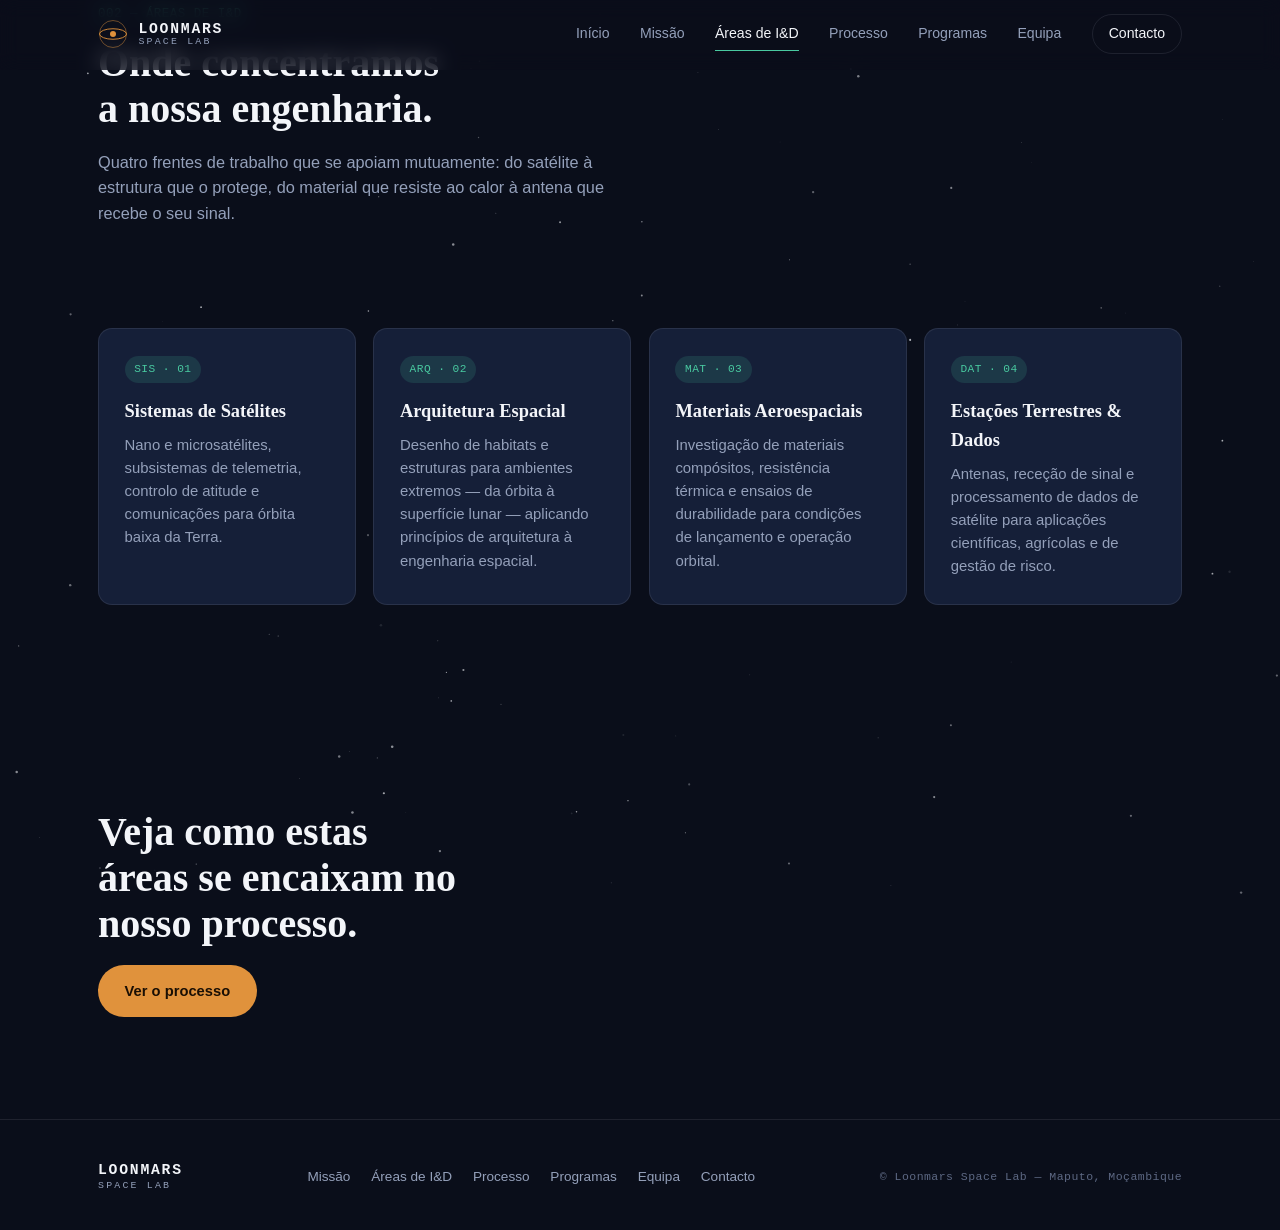
==== areas.html @ 8bea384f "Create areas.html" ====
<!DOCTYPE html>
<html lang="pt-MZ">
<head>
<meta charset="UTF-8">
<meta name="viewport" content="width=device-width, initial-scale=1.0">
<title>Áreas de I&D — Loonmars Space Lab</title>
<meta name="description" content="As quatro áreas de investigação e desenvolvimento da Loonmars Space Lab.">

<link rel="preconnect" href="https://fonts.googleapis.com">
<link rel="preconnect" href="https://fonts.gstatic.com" crossorigin>
<link href="https://fonts.googleapis.com/css2?family=Space+Grotesk:wght@400;500;600;700&display=swap" rel="stylesheet">

<link rel="stylesheet" href="styles.css">
</head>
<body>

<canvas id="starfield" aria-hidden="true"></canvas>

<header class="site-header" id="siteHeader">
  <div class="header-inner">
    <a href="index.html" class="brand">
      <span class="brand-mark" aria-hidden="true">
        <svg viewBox="0 0 40 40" width="30" height="30">
          <circle cx="20" cy="20" r="18" fill="none" stroke="currentColor" stroke-width="1.2" opacity="0.5"/>
          <ellipse cx="20" cy="20" rx="18" ry="7" fill="none" stroke="currentColor" stroke-width="1.2"/>
          <circle cx="20" cy="20" r="4" fill="currentColor"/>
        </svg>
      </span>
      <span class="brand-text">
        <span class="brand-name">LOONMARS</span>
        <span class="brand-sub">SPACE LAB</span>
      </span>
    </a>

    <nav class="main-nav" id="mainNav">
      <a href="index.html" data-nav>Início</a>
      <a href="missao.html" data-nav>Missão</a>
      <a href="areas.html" class="active" data-nav>Áreas de I&D</a>
      <a href="processo.html" data-nav>Processo</a>
      <a href="programas.html" data-nav>Programas</a>
      <a href="equipa.html" data-nav>Equipa</a>
      <a href="contacto.html" class="nav-cta" data-nav>Contacto</a>
    </nav>

    <button class="menu-toggle" id="menuToggle" aria-label="Abrir menu" aria-expanded="false" aria-controls="mainNav">
      <span></span><span></span><span></span>
    </button>
  </div>
</header>

<section class="page-header">
  <div class="section-inner">
    <p class="eyebrow mono">002 — Áreas de I&amp;D</p>
    <h1 class="section-title big-title reveal in-view">Onde concentramos a nossa engenharia.</h1>
    <p class="body-text max-60 reveal in-view">Quatro frentes de trabalho que se apoiam mutuamente: do satélite à estrutura que o protege, do material que resiste ao calor à antena que recebe o seu sinal.</p>
  </div>
</section>

<main>
<section class="section">
  <div class="section-inner">
    <div class="card-grid reveal">
      <article class="area-card">
        <span class="area-tag mono">SIS · 01</span>
        <h3>Sistemas de Satélites</h3>
        <p>Nano e microsatélites, subsistemas de telemetria, controlo de atitude e
        comunicações para órbita baixa da Terra.</p>
      </article>

      <article class="area-card">
        <span class="area-tag mono">ARQ · 02</span>
        <h3>Arquitetura Espacial</h3>
        <p>Desenho de habitats e estruturas para ambientes extremos — da órbita à
        superfície lunar — aplicando princípios de arquitetura à engenharia espacial.</p>
      </article>

      <article class="area-card">
        <span class="area-tag mono">MAT · 03</span>
        <h3>Materiais Aeroespaciais</h3>
        <p>Investigação de materiais compósitos, resistência térmica e ensaios de
        durabilidade para condições de lançamento e operação orbital.</p>
      </article>

      <article class="area-card">
        <span class="area-tag mono">DAT · 04</span>
        <h3>Estações Terrestres &amp; Dados</h3>
        <p>Antenas, receção de sinal e processamento de dados de satélite para
        aplicações científicas, agrícolas e de gestão de risco.</p>
      </article>
    </div>
  </div>
</section>

<section class="section cta-band">
  <div class="section-inner cta-inner reveal">
    <h2 class="section-title">Veja como estas áreas se encaixam no nosso processo.</h2>
    <a href="processo.html" class="btn btn-primary">Ver o processo</a>
  </div>
</section>
</main>

<footer class="site-footer">
  <div class="footer-inner">
    <div class="footer-brand">
      <span class="brand-name">LOONMARS</span>
      <span class="brand-sub">SPACE LAB</span>
    </div>
    <nav class="footer-nav">
      <a href="missao.html">Missão</a>
      <a href="areas.html">Áreas de I&amp;D</a>
      <a href="processo.html">Processo</a>
      <a href="programas.html">Programas</a>
      <a href="equipa.html">Equipa</a>
      <a href="contacto.html">Contacto</a>
    </nav>
    <p class="footer-copy mono">© <span id="year"></span> Loonmars Space Lab — Maputo, Moçambique</p>
  </div>
</footer>

<script src="script.js"></script>
</body>
</html>
---- styles.css ----
/* ==========================================================================
   LOONMARS SPACE LAB — STYLES
   Design tokens are declared as CSS variables in :root — edit values there
   to re-theme the whole site.
   ========================================================================== */

:root {
  /* Color */
  --void: #0a0e1a;         /* page background — night sky */
  --deep: #10182b;         /* raised panels */
  --panel: #151f38;        /* cards */
  --line: rgba(243, 245, 249, 0.09);
  --ochre: #e0923c;        /* signature accent — sunset over the savanna */
  --ochre-soft: rgba(224, 146, 60, 0.14);
  --signal: #49c9a0;       /* telemetry green — nods to the national flag */
  --signal-soft: rgba(73, 201, 160, 0.14);
  --star: #f3f5f9;         /* primary text on dark */
  --muted: #94a0ba;        /* secondary text */
  --muted-2: #5d6883;

  /* Type */
  --font-display: "Fraunces", Georgia, serif;
  --font-body: "Inter", -apple-system, BlinkMacSystemFont, sans-serif;
  --font-mono: "JetBrains Mono", "SFMono-Regular", Menlo, monospace;

  /* Layout */
  --max-w: 1180px;
  --pad: clamp(1.25rem, 4vw, 3rem);
  --radius: 14px;
}

/* ---------- Reset ---------- */
*, *::before, *::after { box-sizing: border-box; }
html { scroll-behavior: smooth; }
body {
  margin: 0;
  background: var(--void);
  color: var(--star);
  font-family: var(--font-body);
  line-height: 1.55;
  -webkit-font-smoothing: antialiased;
}
h1, h2, h3 { font-family: var(--font-display); margin: 0; font-weight: 600; }
p { margin: 0; }
a { color: inherit; text-decoration: none; }
ul, ol { margin: 0; padding: 0; list-style: none; }
button { font-family: inherit; }
img { max-width: 100%; display: block; }

.mono { font-family: var(--font-mono); letter-spacing: 0.04em; }

@media (prefers-reduced-motion: reduce) {
  *, *::before, *::after {
    animation-duration: 0.001ms !important;
    animation-iteration-count: 1 !important;
    transition-duration: 0.001ms !important;
    scroll-behavior: auto !important;
  }
}

/* ---------- Starfield canvas ---------- */
#starfield {
  position: fixed;
  inset: 0;
  z-index: 0;
  pointer-events: none;
  opacity: 0.7;
}

/* ---------- Focus ---------- */
a:focus-visible,
button:focus-visible,
input:focus-visible,
textarea:focus-visible,
select:focus-visible {
  outline: 2px solid var(--signal);
  outline-offset: 3px;
  border-radius: 4px;
}

/* ---------- Header ---------- */
.site-header {
  position: fixed;
  top: 0; left: 0; right: 0;
  z-index: 100;
  background: rgba(10, 14, 26, 0.7);
  backdrop-filter: blur(10px);
  -webkit-backdrop-filter: blur(10px);
  border-bottom: 1px solid transparent;
  transition: border-color 0.3s ease, background 0.3s ease;
}
.site-header.scrolled {
  border-bottom-color: var(--line);
  background: rgba(10, 14, 26, 0.92);
}
.header-inner {
  max-width: var(--max-w);
  margin: 0 auto;
  padding: 0.9rem var(--pad);
  display: flex;
  align-items: center;
  justify-content: space-between;
  gap: 1rem;
}
.brand {
  display: flex;
  align-items: center;
  gap: 0.65rem;
}
.brand-mark { color: var(--ochre); display: flex; }
.brand-text { display: flex; flex-direction: column; line-height: 1.1; }
.brand-name {
  font-family: var(--font-mono);
  font-weight: 600;
  font-size: 0.92rem;
  letter-spacing: 0.12em;
}
.brand-sub {
  font-family: var(--font-mono);
  font-size: 0.62rem;
  letter-spacing: 0.22em;
  color: var(--muted);
}

.main-nav {
  display: flex;
  align-items: center;
  gap: 1.9rem;
}
.main-nav a {
  font-size: 0.88rem;
  color: var(--muted);
  transition: color 0.2s ease;
  position: relative;
}
.main-nav a:hover,
.main-nav a.active { color: var(--star); }
.main-nav a[data-nav]:not(.nav-cta)::after {
  content: "";
  position: absolute;
  left: 0; bottom: -6px;
  width: 0;
  height: 1px;
  background: var(--signal);
  transition: width 0.25s ease;
}
.main-nav a[data-nav]:not(.nav-cta):hover::after,
.main-nav a[data-nav].active::after { width: 100%; }

.nav-cta {
  border: 1px solid var(--line);
  padding: 0.5rem 1rem;
  border-radius: 999px;
  color: var(--star) !important;
}
.nav-cta:hover { border-color: var(--signal); background: var(--signal-soft); }

.menu-toggle {
  display: none;
  flex-direction: column;
  gap: 5px;
  background: none;
  border: none;
  padding: 0.4rem;
  cursor: pointer;
}
.menu-toggle span {
  width: 22px; height: 2px;
  background: var(--star);
  border-radius: 2px;
  transition: transform 0.25s ease, opacity 0.25s ease;
}
.menu-toggle[aria-expanded="true"] span:nth-child(1) { transform: translateY(7px) rotate(45deg); }
.menu-toggle[aria-expanded="true"] span:nth-child(2) { opacity: 0; }
.menu-toggle[aria-expanded="true"] span:nth-child(3) { transform: translateY(-7px) rotate(-45deg); }

/* ---------- Hero ---------- */
.hero {
  position: relative;
  z-index: 1;
  min-height: 100svh;
  display: flex;
  align-items: center;
  padding: 6.5rem var(--pad) 4rem;
  overflow: hidden;
}
.hero-inner {
  max-width: 640px;
  position: relative;
  z-index: 2;
}
.eyebrow {
  color: var(--signal);
  font-size: 0.78rem;
  text-transform: uppercase;
  margin-bottom: 1rem;
  display: inline-block;
}
.hero-title {
  font-size: clamp(2.4rem, 5.4vw, 4rem);
  line-height: 1.05;
  letter-spacing: -0.01em;
  margin-bottom: 1.4rem;
}
.hero-lede {
  color: var(--muted);
  font-size: clamp(1rem, 1.6vw, 1.15rem);
  max-width: 46ch;
  margin-bottom: 2.2rem;
}
.hero-actions { display: flex; gap: 0.9rem; flex-wrap: wrap; }

.btn {
  display: inline-flex;
  align-items: center;
  justify-content: center;
  padding: 0.85rem 1.6rem;
  border-radius: 999px;
  font-size: 0.92rem;
  font-weight: 600;
  transition: transform 0.2s ease, background 0.2s ease, border-color 0.2s ease;
  border: 1px solid transparent;
  cursor: pointer;
}
.btn-primary { background: var(--ochre); color: #1a0f04; }
.btn-primary:hover { transform: translateY(-2px); background: #ec9d4c; }
.btn-ghost { border-color: var(--line); color: var(--star); }
.btn-ghost:hover { border-color: var(--signal); background: var(--signal-soft); transform: translateY(-2px); }
.btn-full { width: 100%; }

/* Hero orbit signature */
.hero-orbit {
  position: absolute;
  right: -6%;
  top: 50%;
  transform: translateY(-50%);
  width: min(60vw, 640px);
  aspect-ratio: 1;
  z-index: 1;
  opacity: 0.9;
}
.orbit-svg { width: 100%; height: 100%; }
.orbit-ring { fill: none; stroke: var(--line); stroke-width: 1; }
.origin-marker circle:first-child { animation: pulseDot 2.4s ease-in-out infinite; }
@keyframes pulseDot {
  0%, 100% { opacity: 1; }
  50% { opacity: 0.4; }
}
.orbit-label { font-size: 9px; fill: var(--muted-2); letter-spacing: 0.08em; }
.trajectory-path {
  stroke: var(--ochre);
  stroke-width: 1.4;
  stroke-dasharray: 4 5;
  opacity: 0.75;
}
.satellite {
  offset-path: path("M 260 355 C 210 300, 150 210, 175 130 C 190 85, 230 65, 260 65");
  animation: rideTrajectory 7s ease-in-out infinite;
  color: var(--star);
}
@keyframes rideTrajectory {
  0%   { offset-distance: 0%; }
  50%  { offset-distance: 100%; }
  100% { offset-distance: 0%; }
}
@supports not (offset-path: path("M0 0")) {
  .satellite { animation: none; transform: translate(260px, 210px); }
}

.scroll-cue {
  position: absolute;
  bottom: 2.2rem;
  left: var(--pad);
  display: flex;
  align-items: center;
  gap: 0.7rem;
  font-size: 0.66rem;
  color: var(--muted-2);
  z-index: 2;
}
.scroll-line { width: 32px; height: 1px; background: var(--muted-2); position: relative; overflow: hidden; }
.scroll-line::after {
  content: "";
  position: absolute; inset: 0;
  background: var(--signal);
  animation: scrollLine 2.2s ease-in-out infinite;
}
@keyframes scrollLine {
  0% { transform: translateX(-100%); }
  50% { transform: translateX(0); }
  100% { transform: translateX(100%); }
}

/* ---------- Sections ---------- */
.section {
  position: relative;
  z-index: 1;
  padding: clamp(4rem, 8vw, 7rem) 0;
}
.section-alt { background: linear-gradient(180deg, transparent, rgba(255,255,255,0.015) 8%, rgba(255,255,255,0.015) 92%, transparent); border-top: 1px solid var(--line); border-bottom: 1px solid var(--line); }
.section-inner { max-width: var(--max-w); margin: 0 auto; padding: 0 var(--pad); }
.section-title {
  font-size: clamp(1.7rem, 3.4vw, 2.5rem);
  line-height: 1.15;
  max-width: 18ch;
  margin-bottom: 1.1rem;
}
.body-text { color: var(--muted); font-size: 1.02rem; max-width: 62ch; margin-bottom: 1.1rem; }
.body-text:last-child { margin-bottom: 0; }
.max-60 { max-width: 60ch; margin-bottom: 2.6rem; }

.grid-2 {
  display: grid;
  grid-template-columns: 1.1fr 0.9fr;
  gap: clamp(2rem, 5vw, 4.5rem);
  align-items: start;
}

/* Reveal-on-scroll */
.reveal { opacity: 0; transform: translateY(18px); transition: opacity 0.7s ease, transform 0.7s ease; }
.reveal.in-view { opacity: 1; transform: translateY(0); }

/* Stat panel */
.stat-panel {
  background: var(--deep);
  border: 1px solid var(--line);
  border-radius: var(--radius);
  padding: 1.6rem;
  display: grid;
  gap: 1.1rem;
}
.stat-row {
  display: flex;
  align-items: baseline;
  justify-content: space-between;
  gap: 1rem;
  padding-bottom: 1.1rem;
  border-bottom: 1px solid var(--line);
}
.stat-row:last-child { border-bottom: none; padding-bottom: 0; }
.stat-value { color: var(--ochre); font-size: 1.05rem; font-weight: 600; }
.stat-label { color: var(--muted); font-size: 0.86rem; text-align: right; }

/* Card grid — Áreas de I&D */
.card-grid {
  display: grid;
  grid-template-columns: repeat(auto-fit, minmax(240px, 1fr));
  gap: 1.1rem;
}
.area-card {
  background: var(--panel);
  border: 1px solid var(--line);
  border-radius: var(--radius);
  padding: 1.6rem;
  transition: transform 0.25s ease, border-color 0.25s ease;
}
.area-card:hover { transform: translateY(-4px); border-color: rgba(73,201,160,0.35); }
.area-tag {
  display: inline-block;
  font-size: 0.7rem;
  color: var(--signal);
  background: var(--signal-soft);
  padding: 0.28rem 0.6rem;
  border-radius: 999px;
  margin-bottom: 0.9rem;
}
.area-card h3 { font-size: 1.15rem; margin-bottom: 0.55rem; }
.area-card p { color: var(--muted); font-size: 0.93rem; }

/* Process list */
.process-list {
  display: grid;
  gap: 0;
  border-top: 1px solid var(--line);
}
.process-step {
  display: grid;
  grid-template-columns: 70px 1fr;
  gap: 1.6rem;
  padding: 1.7rem 0;
  border-bottom: 1px solid var(--line);
}
.process-num { color: var(--ochre); font-size: 1rem; padding-top: 0.15rem; }
.process-step h3 { font-size: 1.15rem; margin-bottom: 0.4rem; }
.process-step p { color: var(--muted); font-size: 0.95rem; max-width: 60ch; }

/* Program cards */
.program-list {
  display: grid;
  grid-template-columns: repeat(auto-fit, minmax(260px, 1fr));
  gap: 1.1rem;
}
.program-card {
  background: var(--deep);
  border: 1px solid var(--line);
  border-radius: var(--radius);
  padding: 1.6rem;
}
.program-head {
  display: flex;
  align-items: center;
  justify-content: space-between;
  gap: 0.8rem;
  margin-bottom: 0.8rem;
  flex-wrap: wrap;
}
.program-head h3 { font-size: 1.1rem; }
.status-tag {
  font-size: 0.66rem;
  padding: 0.25rem 0.55rem;
  border-radius: 999px;
  white-space: nowrap;
}
.status-research { background: var(--signal-soft); color: var(--signal); }
.status-concept { background: rgba(148,160,186,0.15); color: var(--muted); }
.status-prototype { background: var(--ochre-soft); color: var(--ochre); }
.program-card p { color: var(--muted); font-size: 0.93rem; }

/* Team */
.team-grid {
  display: grid;
  grid-template-columns: repeat(auto-fit, minmax(200px, 1fr));
  gap: 1.1rem;
}
.team-card {
  background: var(--panel);
  border: 1px solid var(--line);
  border-radius: var(--radius);
  padding: 1.6rem;
  text-align: center;
}
.avatar {
  width: 56px; height: 56px;
  border-radius: 50%;
  background: var(--signal-soft);
  color: var(--signal);
  display: flex; align-items: center; justify-content: center;
  font-size: 0.9rem;
  margin: 0 auto 1rem;
}
.team-card h3 { font-size: 1.02rem; margin-bottom: 0.3rem; }
.team-role { color: var(--muted); font-size: 0.85rem; }

/* Contact */
.contact-list { display: grid; gap: 0.9rem; margin: 1.6rem 0; }
.contact-list li {
  display: flex;
  justify-content: space-between;
  gap: 1rem;
  font-size: 0.86rem;
  padding-bottom: 0.9rem;
  border-bottom: 1px solid var(--line);
  flex-wrap: wrap;
}
.contact-list li span:first-child { color: var(--muted-2); }
.contact-list a:hover { color: var(--signal); }
.social-row { display: flex; gap: 1.4rem; }
.social-row a { color: var(--muted); font-size: 0.88rem; transition: color 0.2s ease; }
.social-row a:hover { color: var(--signal); }

.contact-form {
  background: var(--deep);
  border: 1px solid var(--line);
  border-radius: var(--radius);
  padding: clamp(1.4rem, 3vw, 2rem);
  display: grid;
  gap: 1.1rem;
}
.form-row { display: grid; gap: 0.45rem; }
.form-row label { font-size: 0.8rem; color: var(--muted); }
.form-row input,
.form-row select,
.form-row textarea {
  background: var(--void);
  border: 1px solid var(--line);
  border-radius: 8px;
  padding: 0.75rem 0.9rem;
  color: var(--star);
  font-family: var(--font-body);
  font-size: 0.95rem;
  resize: vertical;
  transition: border-color 0.2s ease;
}
.form-row input:focus,
.form-row select:focus,
.form-row textarea:focus { border-color: var(--signal); }
.form-status { font-size: 0.85rem; color: var(--signal); min-height: 1.2em; }
.form-status.error { color: #e0665c; }

/* ---------- Footer ---------- */
.site-footer {
  position: relative;
  z-index: 1;
  border-top: 1px solid var(--line);
  padding: 2.6rem 0;
}
.footer-inner {
  max-width: var(--max-w);
  margin: 0 auto;
  padding: 0 var(--pad);
  display: flex;
  flex-wrap: wrap;
  align-items: center;
  justify-content: space-between;
  gap: 1.4rem;
}
.footer-brand { display: flex; flex-direction: column; line-height: 1.2; }
.footer-nav { display: flex; flex-wrap: wrap; gap: 1.3rem; }
.footer-nav a { color: var(--muted); font-size: 0.85rem; }
.footer-nav a:hover { color: var(--star); }
.footer-copy { color: var(--muted-2); font-size: 0.72rem; }

/* ==========================================================================
   RESPONSIVE
   ========================================================================== */
@media (max-width: 920px) {
  .hero-orbit { opacity: 0.35; width: 80vw; right: -20%; }
  .grid-2 { grid-template-columns: 1fr; }
}

@media (max-width: 760px) {
  .main-nav {
    position: fixed;
    top: 0; right: 0;
    height: 100svh;
    width: min(78vw, 320px);
    background: var(--deep);
    border-left: 1px solid var(--line);
    flex-direction: column;
    align-items: flex-start;
    justify-content: center;
    gap: 1.6rem;
    padding: 2rem;
    transform: translateX(100%);
    transition: transform 0.3s ease;
  }
  .main-nav.open { transform: translateX(0); }
  .main-nav a { font-size: 1.05rem; }
  .nav-cta { align-self: flex-start; }
  .menu-toggle { display: flex; }

  .hero { padding-top: 6rem; }
  .hero-orbit { display: none; }
  .process-step { grid-template-columns: 44px 1fr; gap: 1rem; }
}

@media (max-width: 520px) {
  .header-inner { padding: 0.75rem var(--pad); }
  .brand-sub { display: none; }
  .hero-actions { flex-direction: column; align-items: stretch; }
  .stat-row { flex-direction: column; align-items: flex-start; gap: 0.3rem; }
  .stat-label { text-align: left; }
}
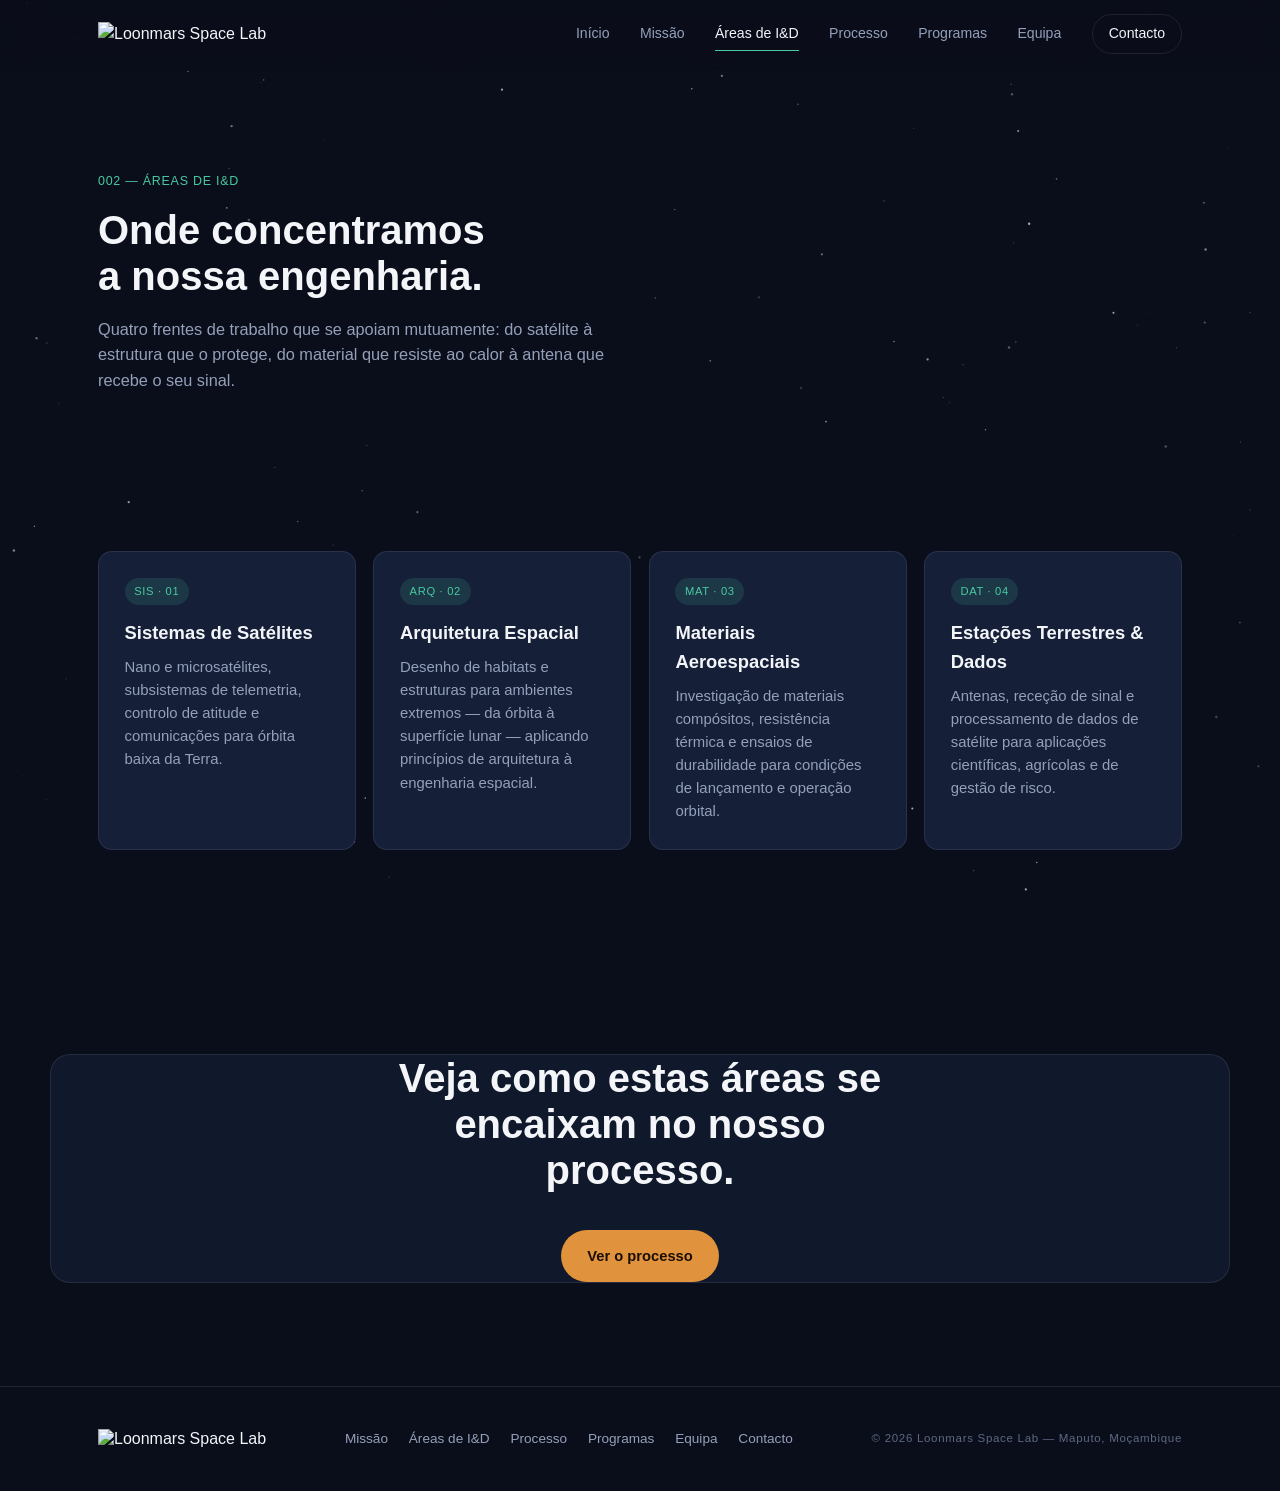
==== commit 225f9493: "Update areas.html" ====
--- a/areas.html
+++ b/areas.html
@@ -9,6 +9,7 @@
 <link rel="preconnect" href="https://fonts.googleapis.com">
 <link rel="preconnect" href="https://fonts.gstatic.com" crossorigin>
 <link href="https://fonts.googleapis.com/css2?family=Space+Grotesk:wght@400;500;600;700&display=swap" rel="stylesheet">
+<link rel="icon" href="logo.png" type="image/png">
 
 <link rel="stylesheet" href="styles.css">
 </head>
@@ -19,17 +20,7 @@
 <header class="site-header" id="siteHeader">
   <div class="header-inner">
     <a href="index.html" class="brand">
-      <span class="brand-mark" aria-hidden="true">
-        <svg viewBox="0 0 40 40" width="30" height="30">
-          <circle cx="20" cy="20" r="18" fill="none" stroke="currentColor" stroke-width="1.2" opacity="0.5"/>
-          <ellipse cx="20" cy="20" rx="18" ry="7" fill="none" stroke="currentColor" stroke-width="1.2"/>
-          <circle cx="20" cy="20" r="4" fill="currentColor"/>
-        </svg>
-      </span>
-      <span class="brand-text">
-        <span class="brand-name">LOONMARS</span>
-        <span class="brand-sub">SPACE LAB</span>
-      </span>
+      <img src="logo.png" alt="Loonmars Space Lab" class="brand-logo">
     </a>
 
     <nav class="main-nav" id="mainNav">
@@ -102,8 +93,7 @@
 <footer class="site-footer">
   <div class="footer-inner">
     <div class="footer-brand">
-      <span class="brand-name">LOONMARS</span>
-      <span class="brand-sub">SPACE LAB</span>
+      <img src="logo.png" alt="Loonmars Space Lab" class="footer-logo">
     </div>
     <nav class="footer-nav">
       <a href="missao.html">Missão</a>
--- a/styles.css
+++ b/styles.css
@@ -18,10 +18,10 @@
   --muted: #94a0ba;        /* secondary text */
   --muted-2: #5d6883;
 
-  /* Type */
-  --font-display: "Fraunces", Georgia, serif;
-  --font-body: "Inter", -apple-system, BlinkMacSystemFont, sans-serif;
-  --font-mono: "JetBrains Mono", "SFMono-Regular", Menlo, monospace;
+  /* Type — single clean sans-serif used everywhere, per site preference */
+  --font-display: "Space Grotesk", -apple-system, BlinkMacSystemFont, sans-serif;
+  --font-body: "Space Grotesk", -apple-system, BlinkMacSystemFont, sans-serif;
+  --font-mono: "Space Grotesk", -apple-system, BlinkMacSystemFont, sans-serif;
 
   /* Layout */
   --max-w: 1180px;
@@ -47,7 +47,11 @@
 button { font-family: inherit; }
 img { max-width: 100%; display: block; }
 
-.mono { font-family: var(--font-mono); letter-spacing: 0.04em; }
+.mono {
+  font-family: var(--font-mono);
+  letter-spacing: 0.06em;
+  font-weight: 500;
+}
 
 @media (prefers-reduced-motion: reduce) {
   *, *::before, *::after {
@@ -290,6 +294,49 @@
   50% { transform: translateX(0); }
   100% { transform: translateX(100%); }
 }
+
+/* ---------- Page header (sub-pages) ---------- */
+.page-header {
+  position: relative;
+  z-index: 1;
+  padding: clamp(7.5rem, 14vw, 10.5rem) 0 clamp(2.5rem, 5vw, 3.5rem);
+}
+.big-title {
+  font-size: clamp(2rem, 4.6vw, 3.2rem);
+  max-width: 20ch;
+  line-height: 1.1;
+}
+
+/* ---------- Link arrow ---------- */
+.link-arrow {
+  display: inline-flex;
+  align-items: center;
+  gap: 0.4rem;
+  color: var(--signal);
+  font-weight: 600;
+  font-size: 0.92rem;
+  transition: gap 0.2s ease;
+}
+.link-arrow:hover { gap: 0.7rem; }
+
+/* ---------- CTA band ---------- */
+.cta-band { padding-top: 0; }
+.cta-inner {
+  text-align: center;
+  display: flex;
+  flex-direction: column;
+  align-items: center;
+  gap: 1.2rem;
+  background: var(--deep);
+  border: 1px solid var(--line);
+  border-radius: 20px;
+  padding: clamp(2.4rem, 6vw, 4rem) clamp(1.5rem, 5vw, 3rem);
+}
+.cta-inner .section-title { max-width: 24ch; }
+.cta-inner .btn + .btn { margin-left: 0.6rem; }
+
+/* ---------- Áreas cards as links ---------- */
+a.area-card { display: block; cursor: pointer; }
 
 /* ---------- Sections ---------- */
 .section {
